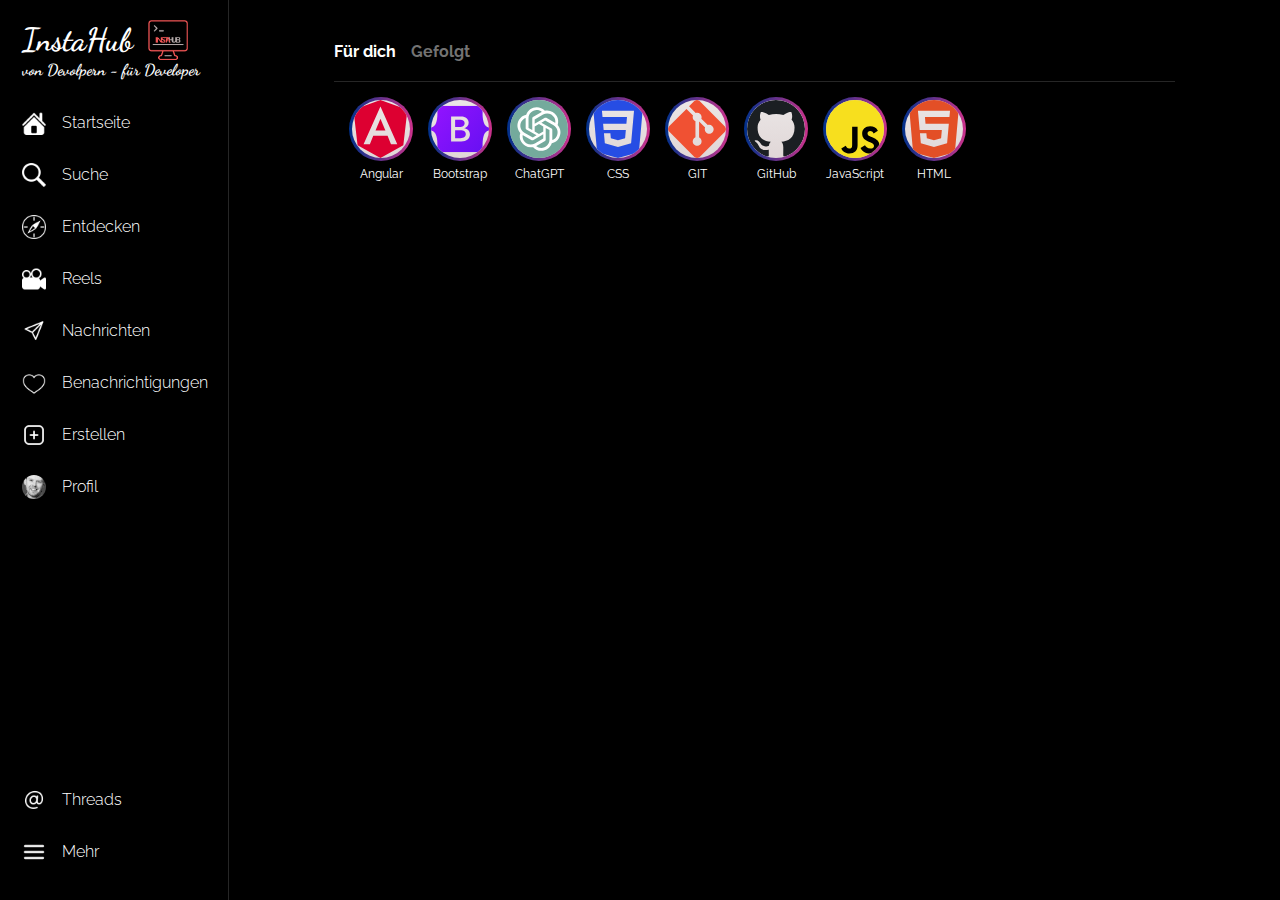
==== index.html @ 26250b3a "first upload instahub" ====
<!DOCTYPE html>
<html lang="en">
  <head>
    <meta charset="UTF-8" />
    <meta name="viewport" content="width=device-width, initial-scale=1.0" />
    <link rel="icon" type="image/png" href="./img/icons/logo.png" />
    <link rel="stylesheet" href="./style/style.css" />
    <link rel="stylesheet" href="./style/fonts.css" />
    <script src="./script/script.js"></script>
    <title>InstaHub</title>
  </head>
  <body>
    <main class="main-container">
    <section class="sidebar-left">
      <div class="box-top">
        <div class="head-sidebar-left">
          <span class="headline-sidebar-left">InstaHub</span>
          <img
            src="./img/icons/logo.png"
            alt="logo instahub"
            class="logo-sidebar-left"
          />
        </div>
        <span class="slogan-sidebar-left">von Devolpern - für Developer</span>

        <div class="menu-sidebar-left">
          <a href="#" onclick="noFunction()" class="menu-sidebar-left-box">
            <img
              src="./img/icons/Startseite.png"
              alt="Startseite"
              class="menu-sidebar-left-icon"
            />
            <span class="menu-sidebar-left-text">Startseite</span>
          </a>
          <a href="#" onclick="noFunction()" class="menu-sidebar-left-box">
            <img
              src="./img/icons/Suche.png"
              alt="Startseite"
              class="menu-sidebar-left-icon"
            />
            <span class="menu-sidebar-left-text">Suche</span>
          </a>
          <a href="#" onclick="noFunction()" class="menu-sidebar-left-box">
            <img
              src="./img/icons/Entdecken.png"
              alt="Startseite"
              class="menu-sidebar-left-icon"
            />
            <span class="menu-sidebar-left-text">Entdecken</span>
          </a>
          <a href="#" onclick="noFunction()" class="menu-sidebar-left-box">
            <img
              src="./img/icons/Reels.png"
              alt="Startseite"
              class="menu-sidebar-left-icon"
            />
            <span class="menu-sidebar-left-text">Reels</span>
          </a>
          <a href="#" onclick="noFunction()" class="menu-sidebar-left-box">
            <img
              src="./img/icons/Nachrichten.png"
              alt="Startseite"
              class="menu-sidebar-left-icon"
            />
            <span class="menu-sidebar-left-text">Nachrichten</span>
          </a>
          <a href="#" onclick="noFunction()" class="menu-sidebar-left-box">
            <img
              src="./img/icons/Benachrichtigungen.png"
              alt="Startseite"
              class="menu-sidebar-left-icon"
            />
            <span class="menu-sidebar-left-text">Benachrichtigungen</span>
          </a>
          <a href="#" onclick="noFunction()" class="menu-sidebar-left-box">
            <img
              src="./img/icons/Erstellen.png"
              alt="Startseite"
              class="menu-sidebar-left-icon"
            />
            <span class="menu-sidebar-left-text">Erstellen</span>
          </a>
          <a href="#" onclick="noFunction()" class="menu-sidebar-left-box">
            <img
              src="./img/Profil.jpg"
              alt="Startseite"
              class="menu-sidebar-left-icon round"
            />
            <span class="menu-sidebar-left-text">Profil</span>
          </a>
        </div>
      </div>
      <div class="box-bottom">
        <div>
          <a href="#" onclick="noFunction()" class="menu-sidebar-left-box">
            <img
              src="./img/icons/Threads.png"
              alt="Startseite"
              class="menu-sidebar-left-icon round"
            />
            <span class="menu-sidebar-left-text">Threads</span>
          </a>
          <a href="#" onclick="noFunction()" class="menu-sidebar-left-box">
            <img
              src="./img//icons/Mehr.png"
              alt="Startseite"
              class="menu-sidebar-left-icon round"
            />
            <span class="menu-sidebar-left-text">Mehr</span>
          </a>
        </div>
      </div>
    </section>
    <section class="content">
      <div class="content-left">
          <div class="content-left-head">
              <a href="#" onclick="noFunction()" class="text-white-16-bold">Für dich</a>
              <a href="#" onclick="noFunction()" class="text-grey-16-bold">Gefolgt</a>
          </div>
          <div class="content-left-profiles">
            <div class="profile">
              <div class="module-border-wrap">
              <img src="./img/profiles/Angular.svg" alt="Angular" class="profile-img">
              </div>
              <span class="text-white-12">Angular</span>
            </div>
            <div class="profile">
              <div class="module-border-wrap">
              <img src="./img/profiles/Bootstrap.svg" alt="Angular" class="profile-img">
              </div>
              <span class="text-white-12">Bootstrap</span>
            </div>
            <div class="profile">
              <div class="module-border-wrap">
              <img src="./img/profiles/ChatGPT.svg" alt="Angular" class="profile-img">
              </div>
              <span class="text-white-12">ChatGPT</span>
            </div>
            <div class="profile">
              <div class="module-border-wrap">
              <img src="./img/profiles/CSS.svg" alt="Angular" class="profile-img">
              </div>
              <span class="text-white-12">CSS</span>
            </div>
            <div class="profile">
              <div class="module-border-wrap">
              <img src="./img/profiles/Git.svg" alt="Angular" class="profile-img">
              </div>
              <span class="text-white-12">GIT</span>
            </div>
            <div class="profile">
              <div class="module-border-wrap">
              <img src="./img/profiles/Github.svg" alt="Angular" class="profile-img">
              </div>
              <span class="text-white-12">GitHub</span>
            </div>
            <div class="profile">
              <div class="module-border-wrap">
              <img src="./img/profiles/JavaScript.svg" alt="Angular" class="profile-img">
              </div>
              <span class="text-white-12">JavaScript</span>
            </div>
            <div class="profile">
              <div class="module-border-wrap">
              <img src="./img/profiles/HTML.svg" alt="Angular" class="profile-img">
              </div>
              <span class="text-white-12">HTML</span>
            </div>
            </div>
      </div>
    </section>
    </main>
  </body>
</html>


<!-- Profilbilder klickbar machen -->
<!-- & onklick noFunction() hinterlegen -->
---- style/style.css ----
* {
  margin: 0;
  padding: 0;
}

html {
  scroll-behavior: smooth;
  font-family: "Raleway";
}

.main-container {
  display: flex;
}

/* Sidebar left */

.sidebar-left {
  width: 250px;
  border-right: 1px solid #262626;
  height: calc(100dvh - 40px);
  background-color: black;
  display: flex;
  flex-direction: column;
  justify-content: space-between;
  padding: 20px 8px 20px 10px;
  position: sticky;
}

.head-sidebar-left {
  display: flex;
  align-items: center;
  padding-left: 12px;
}

.logo-sidebar-left {
  width: 40px;
  height: 40px;
  object-fit: cover;
  margin-left: 15px;
}

.headline-sidebar-left {
  color: white;
  font-family: "Dancing Script";
  font-size: 32px;
  font-weight: bold;
}

.slogan-sidebar-left {
  color: white;
  font-family: "Dancing Script";
  font-size: 16px;
  font-weight: bold;
  padding: 3px 0 0 12px;
}

.menu-sidebar-left {
  margin: 20px 0 0 0;
}

.menu-sidebar-left-box {
  display: flex;
  align-items: center;
  gap: 16px;
  margin: 4px 0;
  padding: 12px;
  text-decoration: none;
}

.menu-sidebar-left-box:hover {
  background-color: #262626;
  border-radius: 10px;
}

.menu-sidebar-left-icon {
  height: 24px;
  width: 24px;
  object-fit: cover;
}

.menu-sidebar-left-text {
  color: white;
  font-weight: 300;
  line-height: 1.34;
}

.round {
  border-radius: 50%;
}

/* End Sidebar left */

/* Content Mid */

.content {
  height: calc(100dvh - 22px);
  width: 100%;
  background-color: black;
  display: flex;
  justify-content: center;
  padding-top: 22px;
}

.content-left {
  width: 80%;
}

.content-left-head {
  width: auto;
  display: flex;
  gap: 15px;
  border-bottom: 1px solid #262626;
}

.text-white-16-bold {
  font-size: 16px;
  color: white;
  font-weight: bold;
  padding: 20px 0;
  text-decoration: none;
}

.text-grey-16-bold {
  font-size: 16px;
  color: #737373;
  font-weight: bold;
  padding: 20px 0;
  text-decoration: none;
}

.content-left-profiles {
  display: flex;
  gap: 15px;
  padding: 15px;
}

.profile {
  display: flex;
  flex-direction: column;
  align-items: center;
  gap: 6px;
}

.text-white-12 {
  color: white;
  font-size: 12px;
}

.profile-img {
  height: 100%;
  width: 100%;
  border-radius: 50%;
}

.module-border-wrap {
  height: 58px;
  width: 58px;
  object-fit: cover;
  background: linear-gradient(rgb(235, 230, 230), rgb(224, 215, 215))
      padding-box,
    linear-gradient(to right, rgb(0, 49, 139), rgb(204, 50, 140)) border-box;
  border-radius: 50%;
  border: 3px solid transparent;
}
---- style/fonts.css ----
/* dancing-script-regular - latin */
@font-face {
  font-display: swap; /* Check https://developer.mozilla.org/en-US/docs/Web/CSS/@font-face/font-display for other options. */
  font-family: 'Dancing Script';
  font-style: normal;
  font-weight: 400;
  src: url('../fonts/dancing-script/dancing-script-v25-latin-regular.woff2') format('woff2'); /* Chrome 36+, Opera 23+, Firefox 39+, Safari 12+, iOS 10+ */
}
/* dancing-script-500 - latin */
@font-face {
  font-display: swap; /* Check https://developer.mozilla.org/en-US/docs/Web/CSS/@font-face/font-display for other options. */
  font-family: 'Dancing Script';
  font-style: normal;
  font-weight: 500;
  src: url('../fonts/dancing-script/dancing-script-v25-latin-500.woff2') format('woff2'); /* Chrome 36+, Opera 23+, Firefox 39+, Safari 12+, iOS 10+ */
}
/* dancing-script-600 - latin */
@font-face {
  font-display: swap; /* Check https://developer.mozilla.org/en-US/docs/Web/CSS/@font-face/font-display for other options. */
  font-family: 'Dancing Script';
  font-style: normal;
  font-weight: 600;
  src: url('../fonts/dancing-script/dancing-script-v25-latin-600.woff2') format('woff2'); /* Chrome 36+, Opera 23+, Firefox 39+, Safari 12+, iOS 10+ */
}
/* dancing-script-700 - latin */
@font-face {
  font-display: swap; /* Check https://developer.mozilla.org/en-US/docs/Web/CSS/@font-face/font-display for other options. */
  font-family: 'Dancing Script';
  font-style: normal;
  font-weight: 700;
  src: url('../fonts/dancing-script/dancing-script-v25-latin-700.woff2') format('woff2'); /* Chrome 36+, Opera 23+, Firefox 39+, Safari 12+, iOS 10+ */
}

/* raleway-100 - latin */
@font-face {
  font-display: swap; /* Check https://developer.mozilla.org/en-US/docs/Web/CSS/@font-face/font-display for other options. */
  font-family: 'Raleway';
  font-style: normal;
  font-weight: 100;
  src: url('../fonts/raleway/raleway-v29-latin-100.woff2') format('woff2'); /* Chrome 36+, Opera 23+, Firefox 39+, Safari 12+, iOS 10+ */
}
/* raleway-100italic - latin */
@font-face {
  font-display: swap; /* Check https://developer.mozilla.org/en-US/docs/Web/CSS/@font-face/font-display for other options. */
  font-family: 'Raleway';
  font-style: italic;
  font-weight: 100;
  src: url('../fonts/raleway/raleway-v29-latin-100italic.woff2') format('woff2'); /* Chrome 36+, Opera 23+, Firefox 39+, Safari 12+, iOS 10+ */
}
/* raleway-200 - latin */
@font-face {
  font-display: swap; /* Check https://developer.mozilla.org/en-US/docs/Web/CSS/@font-face/font-display for other options. */
  font-family: 'Raleway';
  font-style: normal;
  font-weight: 200;
  src: url('../fonts/raleway/raleway-v29-latin-200.woff2') format('woff2'); /* Chrome 36+, Opera 23+, Firefox 39+, Safari 12+, iOS 10+ */
}
/* raleway-200italic - latin */
@font-face {
  font-display: swap; /* Check https://developer.mozilla.org/en-US/docs/Web/CSS/@font-face/font-display for other options. */
  font-family: 'Raleway';
  font-style: italic;
  font-weight: 200;
  src: url('../fonts/raleway/raleway-v29-latin-200italic.woff2') format('woff2'); /* Chrome 36+, Opera 23+, Firefox 39+, Safari 12+, iOS 10+ */
}
/* raleway-300 - latin */
@font-face {
  font-display: swap; /* Check https://developer.mozilla.org/en-US/docs/Web/CSS/@font-face/font-display for other options. */
  font-family: 'Raleway';
  font-style: normal;
  font-weight: 300;
  src: url('../fonts/raleway/raleway-v29-latin-300.woff2') format('woff2'); /* Chrome 36+, Opera 23+, Firefox 39+, Safari 12+, iOS 10+ */
}
/* raleway-300italic - latin */
@font-face {
  font-display: swap; /* Check https://developer.mozilla.org/en-US/docs/Web/CSS/@font-face/font-display for other options. */
  font-family: 'Raleway';
  font-style: italic;
  font-weight: 300;
  src: url('../fonts/raleway/raleway-v29-latin-300italic.woff2') format('woff2'); /* Chrome 36+, Opera 23+, Firefox 39+, Safari 12+, iOS 10+ */
}
/* raleway-regular - latin */
@font-face {
  font-display: swap; /* Check https://developer.mozilla.org/en-US/docs/Web/CSS/@font-face/font-display for other options. */
  font-family: 'Raleway';
  font-style: normal;
  font-weight: 400;
  src: url('../fonts/raleway/raleway-v29-latin-regular.woff2') format('woff2'); /* Chrome 36+, Opera 23+, Firefox 39+, Safari 12+, iOS 10+ */
}
/* raleway-italic - latin */
@font-face {
  font-display: swap; /* Check https://developer.mozilla.org/en-US/docs/Web/CSS/@font-face/font-display for other options. */
  font-family: 'Raleway';
  font-style: italic;
  font-weight: 400;
  src: url('../fonts/raleway/raleway-v29-latin-italic.woff2') format('woff2'); /* Chrome 36+, Opera 23+, Firefox 39+, Safari 12+, iOS 10+ */
}
/* raleway-500 - latin */
@font-face {
  font-display: swap; /* Check https://developer.mozilla.org/en-US/docs/Web/CSS/@font-face/font-display for other options. */
  font-family: 'Raleway';
  font-style: normal;
  font-weight: 500;
  src: url('../fonts/raleway/raleway-v29-latin-500.woff2') format('woff2'); /* Chrome 36+, Opera 23+, Firefox 39+, Safari 12+, iOS 10+ */
}
/* raleway-500italic - latin */
@font-face {
  font-display: swap; /* Check https://developer.mozilla.org/en-US/docs/Web/CSS/@font-face/font-display for other options. */
  font-family: 'Raleway';
  font-style: italic;
  font-weight: 500;
  src: url('../fonts/raleway/raleway-v29-latin-500italic.woff2') format('woff2'); /* Chrome 36+, Opera 23+, Firefox 39+, Safari 12+, iOS 10+ */
}
/* raleway-600 - latin */
@font-face {
  font-display: swap; /* Check https://developer.mozilla.org/en-US/docs/Web/CSS/@font-face/font-display for other options. */
  font-family: 'Raleway';
  font-style: normal;
  font-weight: 600;
  src: url('../fonts/raleway/raleway-v29-latin-600.woff2') format('woff2'); /* Chrome 36+, Opera 23+, Firefox 39+, Safari 12+, iOS 10+ */
}
/* raleway-600italic - latin */
@font-face {
  font-display: swap; /* Check https://developer.mozilla.org/en-US/docs/Web/CSS/@font-face/font-display for other options. */
  font-family: 'Raleway';
  font-style: italic;
  font-weight: 600;
  src: url('../fonts/raleway/raleway-v29-latin-600italic.woff2') format('woff2'); /* Chrome 36+, Opera 23+, Firefox 39+, Safari 12+, iOS 10+ */
}
/* raleway-700 - latin */
@font-face {
  font-display: swap; /* Check https://developer.mozilla.org/en-US/docs/Web/CSS/@font-face/font-display for other options. */
  font-family: 'Raleway';
  font-style: normal;
  font-weight: 700;
  src: url('../fonts/raleway/raleway-v29-latin-700.woff2') format('woff2'); /* Chrome 36+, Opera 23+, Firefox 39+, Safari 12+, iOS 10+ */
}
/* raleway-700italic - latin */
@font-face {
  font-display: swap; /* Check https://developer.mozilla.org/en-US/docs/Web/CSS/@font-face/font-display for other options. */
  font-family: 'Raleway';
  font-style: italic;
  font-weight: 700;
  src: url('../fonts/raleway/raleway-v29-latin-700italic.woff2') format('woff2'); /* Chrome 36+, Opera 23+, Firefox 39+, Safari 12+, iOS 10+ */
}
/* raleway-800 - latin */
@font-face {
  font-display: swap; /* Check https://developer.mozilla.org/en-US/docs/Web/CSS/@font-face/font-display for other options. */
  font-family: 'Raleway';
  font-style: normal;
  font-weight: 800;
  src: url('../fonts/raleway/raleway-v29-latin-800.woff2') format('woff2'); /* Chrome 36+, Opera 23+, Firefox 39+, Safari 12+, iOS 10+ */
}
/* raleway-800italic - latin */
@font-face {
  font-display: swap; /* Check https://developer.mozilla.org/en-US/docs/Web/CSS/@font-face/font-display for other options. */
  font-family: 'Raleway';
  font-style: italic;
  font-weight: 800;
  src: url('../fonts/raleway/raleway-v29-latin-800italic.woff2') format('woff2'); /* Chrome 36+, Opera 23+, Firefox 39+, Safari 12+, iOS 10+ */
}
/* raleway-900 - latin */
@font-face {
  font-display: swap; /* Check https://developer.mozilla.org/en-US/docs/Web/CSS/@font-face/font-display for other options. */
  font-family: 'Raleway';
  font-style: normal;
  font-weight: 900;
  src: url('../fonts/raleway/raleway-v29-latin-900.woff2') format('woff2'); /* Chrome 36+, Opera 23+, Firefox 39+, Safari 12+, iOS 10+ */
}
/* raleway-900italic - latin */
@font-face {
  font-display: swap; /* Check https://developer.mozilla.org/en-US/docs/Web/CSS/@font-face/font-display for other options. */
  font-family: 'Raleway';
  font-style: italic;
  font-weight: 900;
  src: url('../fonts/raleway/raleway-v29-latin-900italic.woff2') format('woff2'); /* Chrome 36+, Opera 23+, Firefox 39+, Safari 12+, iOS 10+ */
}
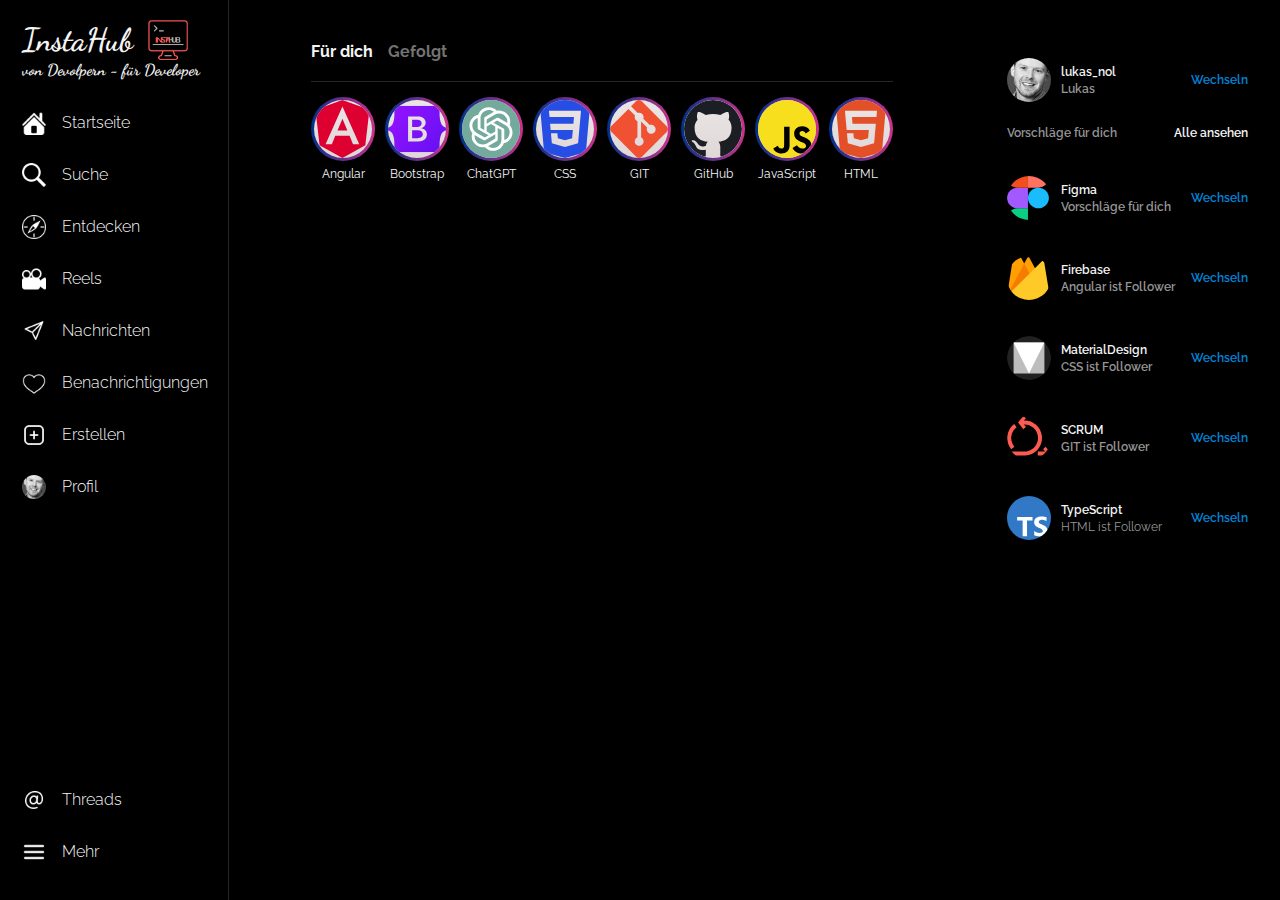
==== commit 36aa7c4f: "sidebar right" ====
--- a/index.html
+++ b/index.html
@@ -11,168 +11,307 @@
   </head>
   <body>
     <main class="main-container">
-    <section class="sidebar-left">
-      <div class="box-top">
-        <div class="head-sidebar-left">
-          <span class="headline-sidebar-left">InstaHub</span>
-          <img
-            src="./img/icons/logo.png"
-            alt="logo instahub"
-            class="logo-sidebar-left"
-          />
+      <section class="sidebar-left">
+        <div class="box-top">
+          <div class="head-sidebar-left">
+            <span class="headline-sidebar-left">InstaHub</span>
+            <img
+              src="./img/icons/logo.png"
+              alt="logo instahub"
+              class="logo-sidebar-left"
+            />
+          </div>
+          <span class="slogan-sidebar-left">von Devolpern - für Developer</span>
+
+          <div class="menu-sidebar-left">
+            <a href="#" onclick="noFunction()" class="menu-sidebar-left-box">
+              <img
+                src="./img/icons/Startseite.png"
+                alt="Startseite"
+                class="menu-sidebar-left-icon"
+              />
+              <span class="menu-sidebar-left-text">Startseite</span>
+            </a>
+            <a href="#" onclick="noFunction()" class="menu-sidebar-left-box">
+              <img
+                src="./img/icons/Suche.png"
+                alt="Startseite"
+                class="menu-sidebar-left-icon"
+              />
+              <span class="menu-sidebar-left-text">Suche</span>
+            </a>
+            <a href="#" onclick="noFunction()" class="menu-sidebar-left-box">
+              <img
+                src="./img/icons/Entdecken.png"
+                alt="Startseite"
+                class="menu-sidebar-left-icon"
+              />
+              <span class="menu-sidebar-left-text">Entdecken</span>
+            </a>
+            <a href="#" onclick="noFunction()" class="menu-sidebar-left-box">
+              <img
+                src="./img/icons/Reels.png"
+                alt="Startseite"
+                class="menu-sidebar-left-icon"
+              />
+              <span class="menu-sidebar-left-text">Reels</span>
+            </a>
+            <a href="#" onclick="noFunction()" class="menu-sidebar-left-box">
+              <img
+                src="./img/icons/Nachrichten.png"
+                alt="Startseite"
+                class="menu-sidebar-left-icon"
+              />
+              <span class="menu-sidebar-left-text">Nachrichten</span>
+            </a>
+            <a href="#" onclick="noFunction()" class="menu-sidebar-left-box">
+              <img
+                src="./img/icons/Benachrichtigungen.png"
+                alt="Startseite"
+                class="menu-sidebar-left-icon"
+              />
+              <span class="menu-sidebar-left-text">Benachrichtigungen</span>
+            </a>
+            <a href="#" onclick="noFunction()" class="menu-sidebar-left-box">
+              <img
+                src="./img/icons/Erstellen.png"
+                alt="Startseite"
+                class="menu-sidebar-left-icon"
+              />
+              <span class="menu-sidebar-left-text">Erstellen</span>
+            </a>
+            <a href="#" onclick="noFunction()" class="menu-sidebar-left-box">
+              <img
+                src="./img/Profil.jpg"
+                alt="Startseite"
+                class="menu-sidebar-left-icon round"
+              />
+              <span class="menu-sidebar-left-text">Profil</span>
+            </a>
+          </div>
         </div>
-        <span class="slogan-sidebar-left">von Devolpern - für Developer</span>
+        <div class="box-bottom">
+          <div>
+            <a href="#" onclick="noFunction()" class="menu-sidebar-left-box">
+              <img
+                src="./img/icons/Threads.png"
+                alt="Startseite"
+                class="menu-sidebar-left-icon round"
+              />
+              <span class="menu-sidebar-left-text">Threads</span>
+            </a>
+            <a href="#" onclick="noFunction()" class="menu-sidebar-left-box">
+              <img
+                src="./img//icons/Mehr.png"
+                alt="Startseite"
+                class="menu-sidebar-left-icon round"
+              />
+              <span class="menu-sidebar-left-text">Mehr</span>
+            </a>
+          </div>
+        </div>
+      </section>
+      <section class="content">
+        <div class="content-left">
+          <div class="content-left-head">
+            <a href="#" onclick="noFunction()" class="text-white-16-bold"
+              >Für dich</a
+            >
+            <a href="#" onclick="noFunction()" class="text-grey-16-bold"
+              >Gefolgt</a
+            >
+          </div>
+          <div class="content-left-profiles">
+            <a href="#" onclick="noFunction()" class="profile">
+              <div class="module-border-wrap">
+                <img
+                  src="./img/profiles/Angular.svg"
+                  alt="Angular"
+                  class="profile-img"
+                />
+              </div>
+              <span class="text-white-12">Angular</span>
+            </a>
+            <a href="#" onclick="noFunction()" class="profile">
+              <div class="module-border-wrap">
+                <img
+                  src="./img/profiles/Bootstrap.svg"
+                  alt="Angular"
+                  class="profile-img"
+                />
+              </div>
+              <span class="text-white-12">Bootstrap</span>
+            </a>
+            <a href="#" onclick="noFunction()" class="profile">
+              <div class="module-border-wrap">
+                <img
+                  src="./img/profiles/ChatGPT.svg"
+                  alt="Angular"
+                  class="profile-img"
+                />
+              </div>
+              <span class="text-white-12">ChatGPT</span>
+            </a>
+            <a href="#" onclick="noFunction()" class="profile">
+              <div class="module-border-wrap">
+                <img
+                  src="./img/profiles/CSS.svg"
+                  alt="Angular"
+                  class="profile-img"
+                />
+              </div>
+              <span class="text-white-12">CSS</span>
+            </a>
+            <a href="#" onclick="noFunction()" class="profile">
+              <div class="module-border-wrap">
+                <img
+                  src="./img/profiles/Git.svg"
+                  alt="Angular"
+                  class="profile-img"
+                />
+              </div>
+              <span class="text-white-12">GIT</span>
+            </a>
+            <a href="#" onclick="noFunction()" class="profile">
+              <div class="module-border-wrap">
+                <img
+                  src="./img/profiles/Github.svg"
+                  alt="Angular"
+                  class="profile-img"
+                />
+              </div>
+              <span class="text-white-12">GitHub</span>
+            </a>
+            <a href="#" onclick="noFunction()" class="profile">
+              <div class="module-border-wrap">
+                <img
+                  src="./img/profiles/JavaScript.svg"
+                  alt="Angular"
+                  class="profile-img"
+                />
+              </div>
+              <span class="text-white-12">JavaScript</span>
+            </a>
+            <a href="#" onclick="noFunction()" class="profile">
+              <div class="module-border-wrap">
+                <img
+                  src="./img/profiles/HTML.svg"
+                  alt="Angular"
+                  class="profile-img"
+                />
+              </div>
+              <span class="text-white-12">HTML</span>
+            </a>
+          </div>
+        </div>
+        <div class="content-right">
+          <div class="content-right-head-container">
+            <img
+              src="./img/Profil.jpg"
+              alt="profile pic"
+              class="round content-right-img"
+            />
+            <div class="content-right-profile-container">
+              <a href="#" onclick="noFunction()" class="text-white-12-bold"
+                >lukas_nol</a
+              >
+              <span class="text-grey-12-bold">Lukas</span>
+            </div>
+            <a href="#" onclick="noFunction()" class="text-blue-12-bold"
+              >Wechseln</a
+            >
+          </div>
+          <div class="content-right-suggestions">
+            <div class="content-right-suggestions-head">
+              <span class="text-grey-12-bold">Vorschläge für dich</span>
+              <a href="#" onclick="noFunction()" class="text-white-12-bold"
+                >Alle ansehen</a
+              >
+            </div>
+          </div>
 
-        <div class="menu-sidebar-left">
-          <a href="#" onclick="noFunction()" class="menu-sidebar-left-box">
-            <img
-              src="./img/icons/Startseite.png"
-              alt="Startseite"
-              class="menu-sidebar-left-icon"
-            />
-            <span class="menu-sidebar-left-text">Startseite</span>
-          </a>
-          <a href="#" onclick="noFunction()" class="menu-sidebar-left-box">
-            <img
-              src="./img/icons/Suche.png"
-              alt="Startseite"
-              class="menu-sidebar-left-icon"
-            />
-            <span class="menu-sidebar-left-text">Suche</span>
-          </a>
-          <a href="#" onclick="noFunction()" class="menu-sidebar-left-box">
-            <img
-              src="./img/icons/Entdecken.png"
-              alt="Startseite"
-              class="menu-sidebar-left-icon"
-            />
-            <span class="menu-sidebar-left-text">Entdecken</span>
-          </a>
-          <a href="#" onclick="noFunction()" class="menu-sidebar-left-box">
-            <img
-              src="./img/icons/Reels.png"
-              alt="Startseite"
-              class="menu-sidebar-left-icon"
-            />
-            <span class="menu-sidebar-left-text">Reels</span>
-          </a>
-          <a href="#" onclick="noFunction()" class="menu-sidebar-left-box">
-            <img
-              src="./img/icons/Nachrichten.png"
-              alt="Startseite"
-              class="menu-sidebar-left-icon"
-            />
-            <span class="menu-sidebar-left-text">Nachrichten</span>
-          </a>
-          <a href="#" onclick="noFunction()" class="menu-sidebar-left-box">
-            <img
-              src="./img/icons/Benachrichtigungen.png"
-              alt="Startseite"
-              class="menu-sidebar-left-icon"
-            />
-            <span class="menu-sidebar-left-text">Benachrichtigungen</span>
-          </a>
-          <a href="#" onclick="noFunction()" class="menu-sidebar-left-box">
-            <img
-              src="./img/icons/Erstellen.png"
-              alt="Startseite"
-              class="menu-sidebar-left-icon"
-            />
-            <span class="menu-sidebar-left-text">Erstellen</span>
-          </a>
-          <a href="#" onclick="noFunction()" class="menu-sidebar-left-box">
-            <img
-              src="./img/Profil.jpg"
-              alt="Startseite"
-              class="menu-sidebar-left-icon round"
-            />
-            <span class="menu-sidebar-left-text">Profil</span>
-          </a>
+          <div class="content-right-head-container">
+            <img
+              src="./img/profiles/Figma.svg"
+              alt="profile pic"
+              class="round content-right-img"
+            />
+            <div class="content-right-profile-container">
+              <a href="#" onclick="noFunction()" class="text-white-12-bold"
+                >Figma</a
+              >
+              <span class="text-grey-12-bold">Vorschläge für dich</span>
+            </div>
+            <a href="#" onclick="noFunction()" class="text-blue-12-bold"
+              >Wechseln</a
+            >
+          </div>
+          <div class="content-right-head-container">
+            <img
+              src="./img/profiles/Firebase.svg"
+              alt="profile pic"
+              class="round content-right-img"
+            />
+            <div class="content-right-profile-container">
+              <a href="#" onclick="noFunction()" class="text-white-12-bold"
+                >Firebase</a
+              >
+              <span class="text-grey-12-bold">Angular ist Follower</span>
+            </div>
+            <a href="#" onclick="noFunction()" class="text-blue-12-bold"
+              >Wechseln</a
+            >
+          </div>
+          <div class="content-right-head-container">
+            <img
+              src="./img/profiles/MaterialDesign.svg"
+              alt="profile pic"
+              class="round content-right-img"
+            />
+            <div class="content-right-profile-container">
+              <a href="#" onclick="noFunction()" class="text-white-12-bold"
+                >MaterialDesign</a
+              >
+              <span class="text-grey-12-bold">CSS ist Follower</span>
+            </div>
+            <a href="#" onclick="noFunction()" class="text-blue-12-bold"
+              >Wechseln</a
+            >
+          </div>
+          <div class="content-right-head-container">
+            <img
+              src="./img/profiles/SCRUM.svg"
+              alt="profile pic"
+              class="round content-right-img"
+            />
+            <div class="content-right-profile-container">
+              <a href="#" onclick="noFunction()" class="text-white-12-bold"
+                >SCRUM</a
+              >
+              <span class="text-grey-12-bold">GIT ist Follower</span>
+            </div>
+            <a href="#" onclick="noFunction()" class="text-blue-12-bold"
+              >Wechseln</a
+            >
+          </div>
+          <div class="content-right-head-container">
+            <img
+              src="./img/profiles/TypeScript.svg"
+              alt="profile pic"
+              class="round content-right-img"
+            />
+            <div class="content-right-profile-container">
+              <a href="#" onclick="noFunction()" class="text-white-12-bold"
+                >TypeScript</a
+              >
+              <span class="text-grey-12">HTML ist Follower</span>
+            </div>
+            <a href="#" onclick="noFunction()" class="text-blue-12-bold"
+              >Wechseln</a
+            >
+          </div>
         </div>
-      </div>
-      <div class="box-bottom">
-        <div>
-          <a href="#" onclick="noFunction()" class="menu-sidebar-left-box">
-            <img
-              src="./img/icons/Threads.png"
-              alt="Startseite"
-              class="menu-sidebar-left-icon round"
-            />
-            <span class="menu-sidebar-left-text">Threads</span>
-          </a>
-          <a href="#" onclick="noFunction()" class="menu-sidebar-left-box">
-            <img
-              src="./img//icons/Mehr.png"
-              alt="Startseite"
-              class="menu-sidebar-left-icon round"
-            />
-            <span class="menu-sidebar-left-text">Mehr</span>
-          </a>
-        </div>
-      </div>
-    </section>
-    <section class="content">
-      <div class="content-left">
-          <div class="content-left-head">
-              <a href="#" onclick="noFunction()" class="text-white-16-bold">Für dich</a>
-              <a href="#" onclick="noFunction()" class="text-grey-16-bold">Gefolgt</a>
-          </div>
-          <div class="content-left-profiles">
-            <div class="profile">
-              <div class="module-border-wrap">
-              <img src="./img/profiles/Angular.svg" alt="Angular" class="profile-img">
-              </div>
-              <span class="text-white-12">Angular</span>
-            </div>
-            <div class="profile">
-              <div class="module-border-wrap">
-              <img src="./img/profiles/Bootstrap.svg" alt="Angular" class="profile-img">
-              </div>
-              <span class="text-white-12">Bootstrap</span>
-            </div>
-            <div class="profile">
-              <div class="module-border-wrap">
-              <img src="./img/profiles/ChatGPT.svg" alt="Angular" class="profile-img">
-              </div>
-              <span class="text-white-12">ChatGPT</span>
-            </div>
-            <div class="profile">
-              <div class="module-border-wrap">
-              <img src="./img/profiles/CSS.svg" alt="Angular" class="profile-img">
-              </div>
-              <span class="text-white-12">CSS</span>
-            </div>
-            <div class="profile">
-              <div class="module-border-wrap">
-              <img src="./img/profiles/Git.svg" alt="Angular" class="profile-img">
-              </div>
-              <span class="text-white-12">GIT</span>
-            </div>
-            <div class="profile">
-              <div class="module-border-wrap">
-              <img src="./img/profiles/Github.svg" alt="Angular" class="profile-img">
-              </div>
-              <span class="text-white-12">GitHub</span>
-            </div>
-            <div class="profile">
-              <div class="module-border-wrap">
-              <img src="./img/profiles/JavaScript.svg" alt="Angular" class="profile-img">
-              </div>
-              <span class="text-white-12">JavaScript</span>
-            </div>
-            <div class="profile">
-              <div class="module-border-wrap">
-              <img src="./img/profiles/HTML.svg" alt="Angular" class="profile-img">
-              </div>
-              <span class="text-white-12">HTML</span>
-            </div>
-            </div>
-      </div>
-    </section>
+      </section>
     </main>
   </body>
 </html>
-
-
-<!-- Profilbilder klickbar machen -->
-<!-- & onklick noFunction() hinterlegen -->--- a/style/style.css
+++ b/style/style.css
@@ -40,14 +40,14 @@
 }
 
 .headline-sidebar-left {
-  color: white;
+  color: #F5F5F5;
   font-family: "Dancing Script";
   font-size: 32px;
   font-weight: bold;
 }
 
 .slogan-sidebar-left {
-  color: white;
+  color: #F5F5F5;
   font-family: "Dancing Script";
   font-size: 16px;
   font-weight: bold;
@@ -79,7 +79,7 @@
 }
 
 .menu-sidebar-left-text {
-  color: white;
+  color: #F5F5F5;
   font-weight: 300;
   line-height: 1.34;
 }
@@ -102,7 +102,7 @@
 }
 
 .content-left {
-  width: 80%;
+  margin: 0px 50px;
 }
 
 .content-left-head {
@@ -114,7 +114,7 @@
 
 .text-white-16-bold {
   font-size: 16px;
-  color: white;
+  color: #F5F5F5;
   font-weight: bold;
   padding: 20px 0;
   text-decoration: none;
@@ -130,8 +130,9 @@
 
 .content-left-profiles {
   display: flex;
-  gap: 15px;
-  padding: 15px;
+  justify-content: space-between;
+  margin: 15px 0px;
+  gap:10px;
 }
 
 .profile {
@@ -139,10 +140,11 @@
   flex-direction: column;
   align-items: center;
   gap: 6px;
+  text-decoration: none;
 }
 
 .text-white-12 {
-  color: white;
+  color: #F5F5F5;
   font-size: 12px;
 }
 
@@ -162,3 +164,70 @@
   border-radius: 50%;
   border: 3px solid transparent;
 }
+
+.content-right{
+  padding-left: 64px;
+  height: 100%;
+}
+
+.content-right-img{
+  height: 44px;
+  width: 44px;
+  object-fit: cover;
+}
+
+.content-right-profile-container{
+  display: flex;
+  flex-direction: column;
+  width: 120px;
+  gap:3px;
+}
+
+.text-white-12-bold{
+  font-size: 12px;
+  color: #F5F5F5;
+  text-decoration: none;
+  font-weight: bold;
+}
+
+.text-grey-12-bold{
+  font-size: 12px;
+  color:#969696;
+  font-weight: 600;
+}
+
+.text-grey-12{
+  font-size: 12px;
+  color:#969696;
+}
+
+.content-right-head-container{
+  display: flex;
+  align-items: center;
+  gap:10px;
+  margin-top: 36px;
+}
+
+.text-blue-12-bold{
+  text-decoration: none;
+  font-size: 12px;
+  color: #0085DB;
+  font-weight: 600;
+}
+
+
+.text-white-12-bold {
+  color: #F5F5F5;
+  font-size: 12px;
+  font-weight: 600;
+  text-decoration: none;
+}
+
+.content-right-suggestions-head{
+  display: flex;
+  justify-content: space-between;
+}
+
+.content-right-suggestions{
+  margin-top: 24px;
+}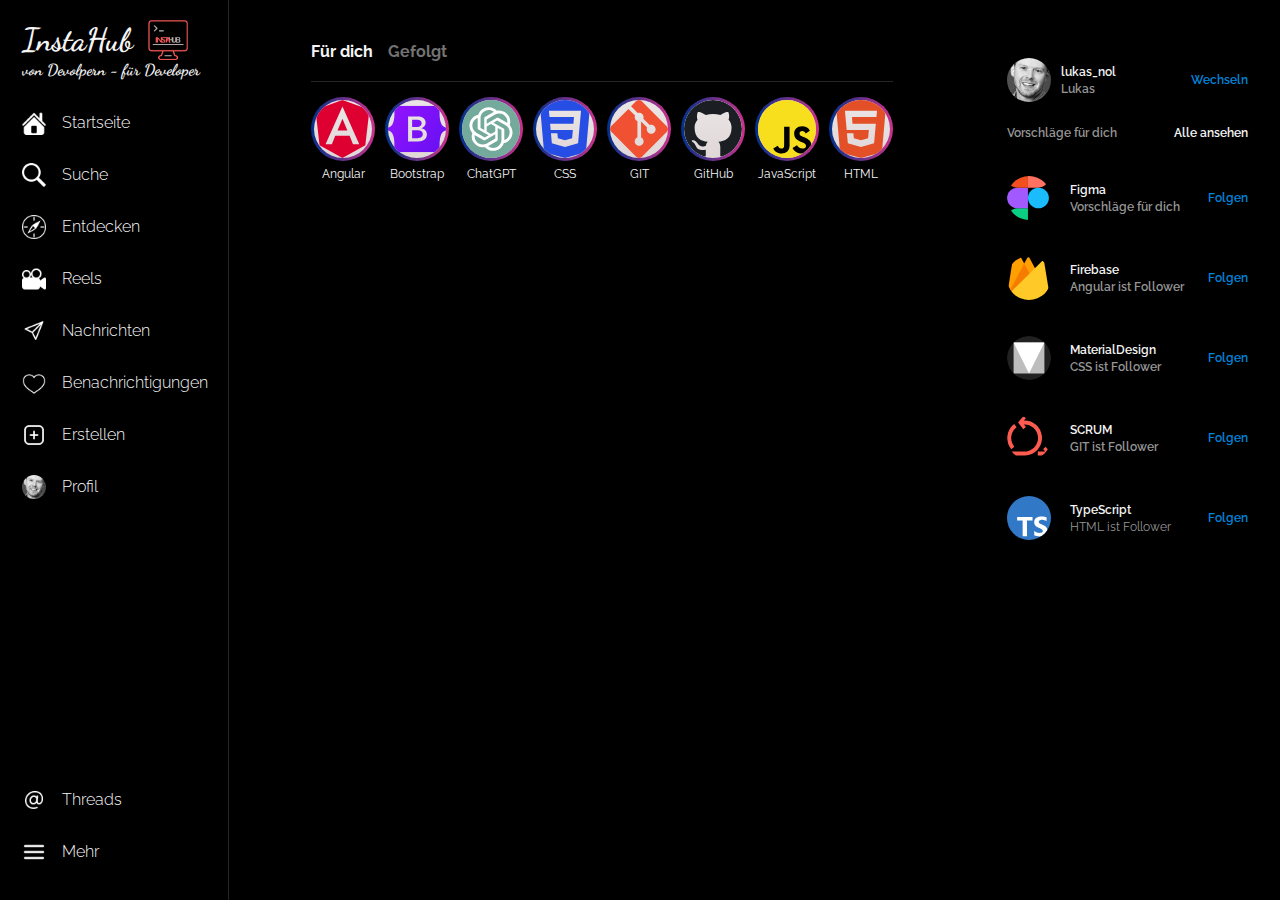
==== commit 20f6d329: "sidebar right follow" ====
--- a/index.html
+++ b/index.html
@@ -243,7 +243,7 @@
               <span class="text-grey-12-bold">Vorschläge für dich</span>
             </div>
             <a href="#" onclick="noFunction()" class="text-blue-12-bold"
-              >Wechseln</a
+              >Folgen</a
             >
           </div>
           <div class="content-right-head-container">
@@ -259,7 +259,7 @@
               <span class="text-grey-12-bold">Angular ist Follower</span>
             </div>
             <a href="#" onclick="noFunction()" class="text-blue-12-bold"
-              >Wechseln</a
+              >Folgen</a
             >
           </div>
           <div class="content-right-head-container">
@@ -275,7 +275,7 @@
               <span class="text-grey-12-bold">CSS ist Follower</span>
             </div>
             <a href="#" onclick="noFunction()" class="text-blue-12-bold"
-              >Wechseln</a
+              >Folgen</a
             >
           </div>
           <div class="content-right-head-container">
@@ -291,7 +291,7 @@
               <span class="text-grey-12-bold">GIT ist Follower</span>
             </div>
             <a href="#" onclick="noFunction()" class="text-blue-12-bold"
-              >Wechseln</a
+              >Folgen</a
             >
           </div>
           <div class="content-right-head-container">
@@ -307,7 +307,7 @@
               <span class="text-grey-12">HTML ist Follower</span>
             </div>
             <a href="#" onclick="noFunction()" class="text-blue-12-bold"
-              >Wechseln</a
+              >Folgen</a
             >
           </div>
         </div>
--- a/style/style.css
+++ b/style/style.css
@@ -94,7 +94,7 @@
 
 .content {
   height: calc(100dvh - 22px);
-  width: 100%;
+  width: 100dvw;
   background-color: black;
   display: flex;
   justify-content: center;
@@ -204,6 +204,7 @@
 .content-right-head-container{
   display: flex;
   align-items: center;
+  justify-content: space-between;
   gap:10px;
   margin-top: 36px;
 }
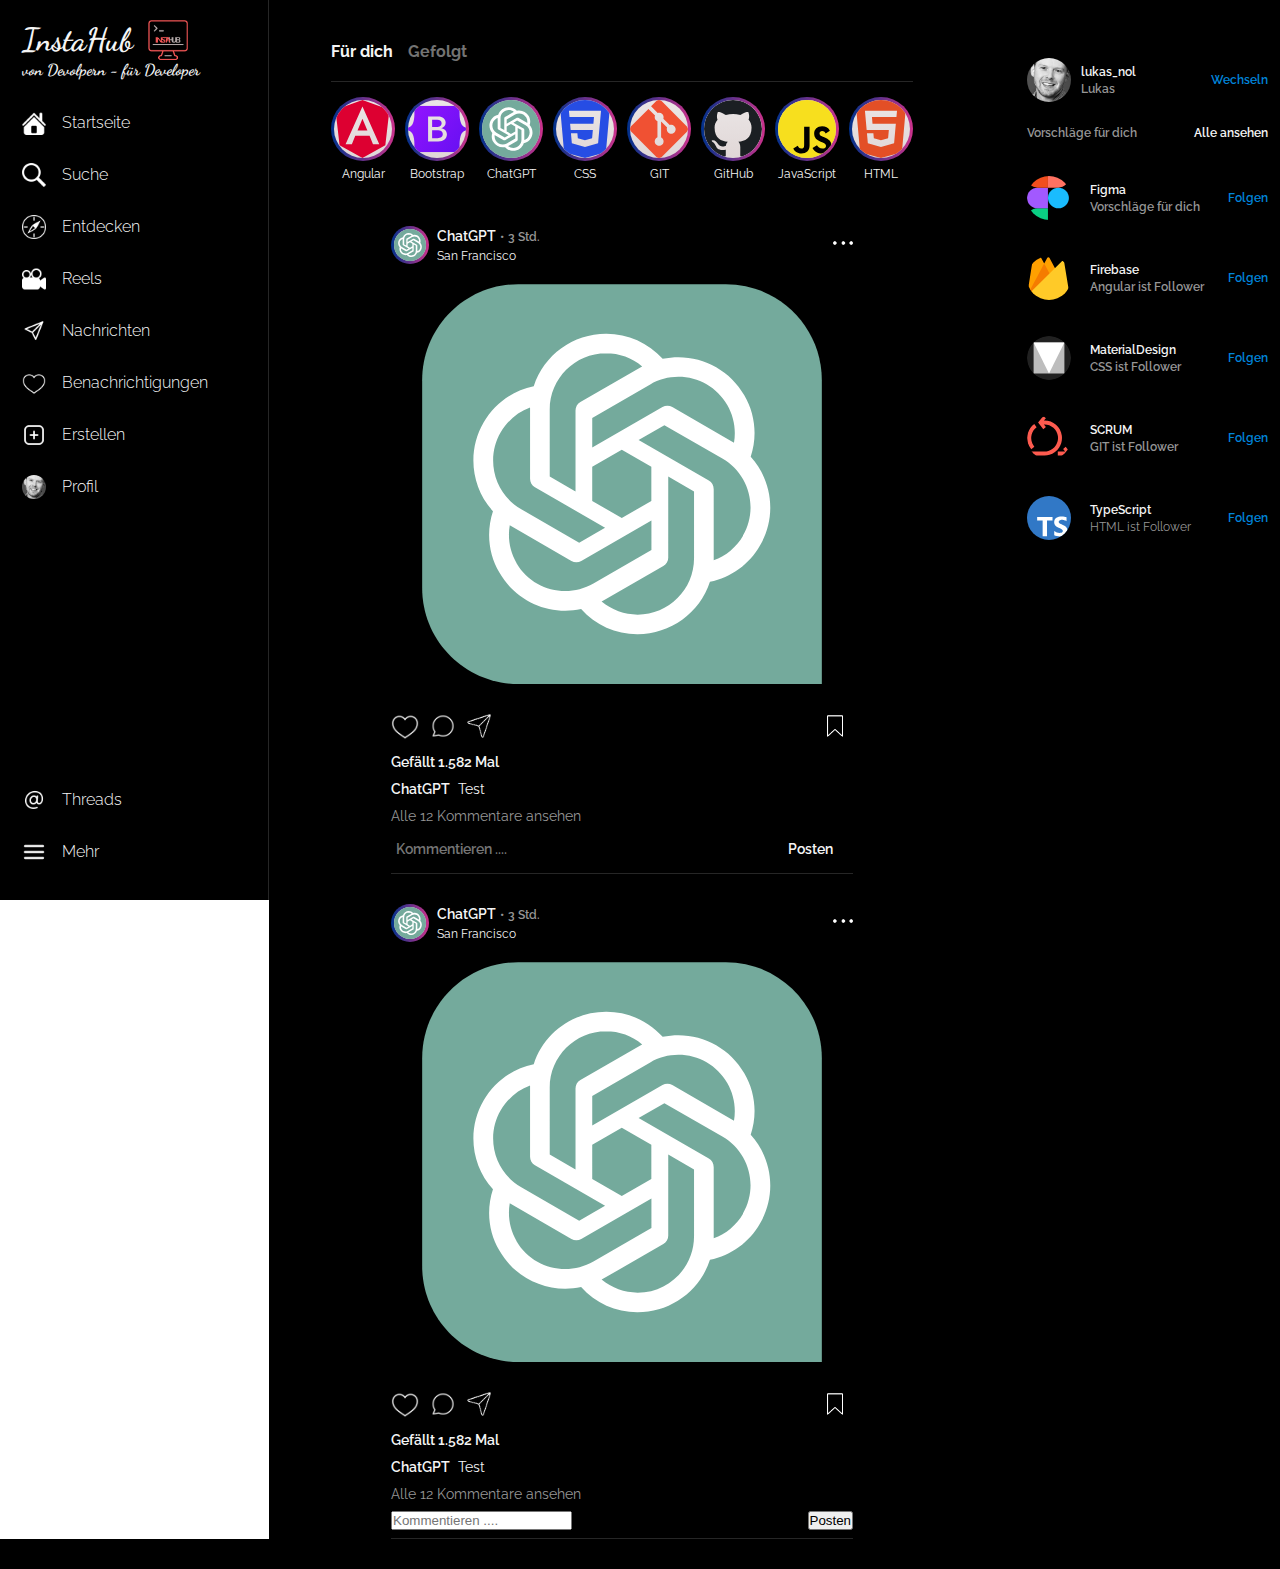
==== commit fee2e986: "card" ====
--- a/index.html
+++ b/index.html
@@ -203,7 +203,183 @@
               <span class="text-white-12">HTML</span>
             </a>
           </div>
+
+          <div class="card-container">
+            <!-- START TESTCARD -->
+
+            <div class="card">
+              <div class="card-head">
+                <img
+                  src="./img/profiles/ChatGPT.svg"
+                  alt="ChatGPT"
+                  class="profile-img module-border-wrap-32"
+                />
+                <div class="card-head-text">
+                  <div>
+                    <a
+                      href="#"
+                      onclick="noFunction()"
+                      class="text-white-14-bold"
+                      >ChatGPT</a
+                    >
+                    <span class="text-grey-12-bold">•</span>
+                    <span class="text-grey-12-bold">3 Std.</span>
+                  </div>
+                  <div>
+                    <a href="#" onclick="noFunction()" class="text-white-12"
+                      >San Francisco</a
+                    >
+                  </div>
+                </div>
+                <a href="#" onclick="noFunction()"
+                  ><img
+                    src="./img/icons/dots-horizontal.png"
+                    alt="dots-horizontal"
+                    class="card-icon"
+                  />
+                </a>
+              </div>
+
+              <img
+                src="./img/profiles/ChatGPT.svg"
+                alt="img"
+                class="card-img"
+              />
+
+              <div class="icons-card-bottom">
+                <div class="card-icon-bottom-left">
+                  <img
+                    src="./img/icons/Heart.png"
+                    alt="heart"
+                    class="card-icon-bottom"
+                  />
+                  <img
+                    src="./img/icons/heart-red.png"
+                    alt="heart"
+                    class="card-icon-bottom d-none"
+                  />
+                  <img
+                    src="./img/icons/comment.png"
+                    alt="comment"
+                    class="card-icon-bottom"
+                    onclick="noFunction()"
+                  />
+                  <img
+                    src="./img/icons/messages.png"
+                    alt="share"
+                    class="card-icon-bottom-24"
+                    onclick="noFunction()"
+                  />
+                </div>
+                <img
+                  src="./img/icons/save.png"
+                  alt="save"
+                  class="card-icon-bottom-36"
+                />
+              </div>
+              <div class="padding-tb-8">
+                <span class="text-white-14-bold">Gefällt 1.582 Mal</span>
+              </div>
+              <div class="card-comment">
+                <span class="text-white-14-bold margin-r-4">ChatGPT</span>
+                <span class="text-white-14">Test</span>
+              </div>
+              <div class="card-comments padding-tb-8">
+                <span class="text-grey-14" onclick="noFunction()">Alle 12 Kommentare ansehen</span>
+              </div>
+              <div class="comment-input-container padding-b-8">
+                <input type="text" placeholder="Kommentieren ...." class="input-comment" />
+                <button class="button-comment padding-tb-8">Posten</button>
+              </div>
+            </div>
+          </div>
+
+          <!-- END TESTCARD -->
+
+          <div class="card">
+            <div class="card-head">
+              <img
+                src="./img/profiles/ChatGPT.svg"
+                alt="ChatGPT"
+                class="profile-img module-border-wrap-32"
+              />
+              <div class="card-head-text">
+                <div>
+                  <a href="#" onclick="noFunction()" class="text-white-14-bold"
+                    >ChatGPT</a
+                  >
+                  <span class="text-grey-12-bold">•</span>
+                  <span class="text-grey-12-bold">3 Std.</span>
+                </div>
+                <div>
+                  <a href="#" onclick="noFunction()" class="text-white-12"
+                    >San Francisco</a
+                  >
+                </div>
+              </div>
+              <a href="#" onclick="noFunction()"
+                ><img
+                  src="./img/icons/dots-horizontal.png"
+                  alt="dots-horizontal"
+                  class="card-icon"
+                />
+              </a>
+            </div>
+
+            <img src="./img/profiles/ChatGPT.svg" alt="img" class="card-img" />
+
+            <div class="icons-card-bottom">
+              <div class="card-icon-bottom-left">
+                <img
+                  src="./img/icons/Heart.png"
+                  alt="heart"
+                  class="card-icon-bottom"
+                />
+                <img
+                  src="./img/icons/heart-red.png"
+                  alt="heart"
+                  class="card-icon-bottom d-none"
+                />
+                <img
+                  src="./img/icons/comment.png"
+                  alt="comment"
+                  class="card-icon-bottom"
+                  onclick="noFunction()"
+                />
+                <img
+                  src="./img/icons/messages.png"
+                  alt="share"
+                  class="card-icon-bottom-24"
+                  onclick="noFunction()"
+                />
+              </div>
+              <img
+                src="./img/icons/save.png"
+                alt="save"
+                class="card-icon-bottom-36"
+              />
+            </div>
+            <div class="padding-tb-8">
+              <span class="text-white-14-bold">Gefällt 1.582 Mal</span>
+            </div>
+            <div class="card-comment">
+              <span class="text-white-14-bold margin-r-4">ChatGPT</span>
+              <span class="text-white-14">Test</span>
+            </div>
+            <div class="card-comments padding-tb-8">
+              <span class="text-grey-14" onclick="noFunction()">Alle 12 Kommentare ansehen</span>
+            </div>
+            <div class="comment-input-container padding-b-8">
+              <input
+                type="text"
+                placeholder="Kommentieren ...."
+              />
+              <button>Posten</button>
+            </div>
+          </div>
+          <!-- END CARD -->
         </div>
+
         <div class="content-right">
           <div class="content-right-head-container">
             <img
@@ -313,5 +489,6 @@
         </div>
       </section>
     </main>
+    <div class="placeholder-cont"></div>
   </body>
 </html>
--- a/style/style.css
+++ b/style/style.css
@@ -3,6 +3,20 @@
   padding: 0;
 }
 
+*::-webkit-scrollbar {
+  width: 13px;
+}
+
+*::-webkit-scrollbar-track {
+  background: black;
+}
+
+*::-webkit-scrollbar-thumb {
+  background-color: #262626;
+  border-radius: 5px;
+  border: 2px double black;
+}
+
 html {
   scroll-behavior: smooth;
   font-family: "Raleway";
@@ -10,6 +24,7 @@
 
 .main-container {
   display: flex;
+  height: 100%;
 }
 
 /* Sidebar left */
@@ -23,7 +38,7 @@
   flex-direction: column;
   justify-content: space-between;
   padding: 20px 8px 20px 10px;
-  position: sticky;
+  position: fixed;
 }
 
 .head-sidebar-left {
@@ -40,14 +55,14 @@
 }
 
 .headline-sidebar-left {
-  color: #F5F5F5;
+  color: #f5f5f5;
   font-family: "Dancing Script";
   font-size: 32px;
   font-weight: bold;
 }
 
 .slogan-sidebar-left {
-  color: #F5F5F5;
+  color: #f5f5f5;
   font-family: "Dancing Script";
   font-size: 16px;
   font-weight: bold;
@@ -79,7 +94,7 @@
 }
 
 .menu-sidebar-left-text {
-  color: #F5F5F5;
+  color: #f5f5f5;
   font-weight: 300;
   line-height: 1.34;
 }
@@ -93,12 +108,13 @@
 /* Content Mid */
 
 .content {
-  height: calc(100dvh - 22px);
+  height: 100%;
   width: 100dvw;
   background-color: black;
   display: flex;
   justify-content: center;
   padding-top: 22px;
+  margin-left: 269px;
 }
 
 .content-left {
@@ -108,13 +124,15 @@
 .content-left-head {
   width: auto;
   display: flex;
+  width: 100%;
   gap: 15px;
   border-bottom: 1px solid #262626;
+  background-color: black;
 }
 
 .text-white-16-bold {
   font-size: 16px;
-  color: #F5F5F5;
+  color: #f5f5f5;
   font-weight: bold;
   padding: 20px 0;
   text-decoration: none;
@@ -132,7 +150,7 @@
   display: flex;
   justify-content: space-between;
   margin: 15px 0px;
-  gap:10px;
+  gap: 10px;
 }
 
 .profile {
@@ -144,8 +162,9 @@
 }
 
 .text-white-12 {
-  color: #F5F5F5;
-  font-size: 12px;
+  color: #f5f5f5;
+  font-size: 12px;
+  text-decoration: none;
 }
 
 .profile-img {
@@ -165,70 +184,215 @@
   border: 3px solid transparent;
 }
 
-.content-right{
+.content-right {
   padding-left: 64px;
   height: 100%;
 }
 
-.content-right-img{
+.content-right-img {
   height: 44px;
   width: 44px;
   object-fit: cover;
 }
 
-.content-right-profile-container{
+.content-right-profile-container {
   display: flex;
   flex-direction: column;
   width: 120px;
-  gap:3px;
-}
-
-.text-white-12-bold{
-  font-size: 12px;
-  color: #F5F5F5;
-  text-decoration: none;
-  font-weight: bold;
-}
-
-.text-grey-12-bold{
-  font-size: 12px;
-  color:#969696;
-  font-weight: 600;
-}
-
-.text-grey-12{
-  font-size: 12px;
-  color:#969696;
-}
-
-.content-right-head-container{
-  display: flex;
-  align-items: center;
-  justify-content: space-between;
-  gap:10px;
+  gap: 3px;
+}
+
+.text-white-12-bold {
+  font-size: 12px;
+  color: #f5f5f5;
+  text-decoration: none;
+  font-weight: bold;
+}
+
+.text-white-14-bold {
+  font-size: 14px;
+  color: #f5f5f5;
+  text-decoration: none;
+  font-weight: 600;
+}
+
+.text-white-14 {
+  font-size: 14px;
+  color: #f5f5f5;
+  text-decoration: none;
+}
+
+.text-grey-12-bold {
+  font-size: 12px;
+  color: #969696;
+  font-weight: 600;
+}
+
+.text-grey-12 {
+  font-size: 12px;
+  color: #969696;
+}
+
+.text-grey-14 {
+  font-size: 14px;
+  color: #969696;
+}
+
+.content-right-head-container {
+  display: flex;
+  align-items: center;
+  justify-content: space-between;
+  gap: 10px;
   margin-top: 36px;
 }
 
-.text-blue-12-bold{
-  text-decoration: none;
-  font-size: 12px;
-  color: #0085DB;
-  font-weight: 600;
-}
-
+.text-blue-12-bold {
+  text-decoration: none;
+  font-size: 12px;
+  color: #0085db;
+  font-weight: 600;
+}
 
 .text-white-12-bold {
-  color: #F5F5F5;
-  font-size: 12px;
-  font-weight: 600;
-  text-decoration: none;
-}
-
-.content-right-suggestions-head{
-  display: flex;
-  justify-content: space-between;
-}
-
-.content-right-suggestions{
+  color: #f5f5f5;
+  font-size: 12px;
+  font-weight: 600;
+  text-decoration: none;
+}
+
+.content-right-suggestions-head {
+  display: flex;
+  justify-content: space-between;
+}
+
+.content-right-suggestions {
   margin-top: 24px;
-}+}
+
+.card-container {
+  display: flex;
+  flex-direction: column;
+}
+
+.card {
+  border-bottom: 1px solid #262626;
+  margin: 30px 60px 0 60px;
+}
+
+.card-head {
+  display: flex;
+  align-items: center;
+}
+
+.module-border-wrap-32 {
+  height: 32px;
+  width: 32px;
+  object-fit: cover;
+  background: linear-gradient(rgb(235, 230, 230), rgb(224, 215, 215))
+      padding-box,
+    linear-gradient(to right, rgb(0, 49, 139), rgb(204, 50, 140)) border-box;
+  border-radius: 50%;
+  border: 3px solid transparent;
+}
+
+.card-icon {
+  width: 20px;
+  height: 20px;
+}
+
+.card-icon-bottom {
+  width: 28px;
+  height: 28px;
+  object-fit: cover;
+  cursor: pointer;
+}
+
+.card-icon-bottom-36 {
+  width: 36px;
+  height: 36px;
+  object-fit: cover;
+  cursor: pointer;
+}
+
+.card-icon-bottom-24 {
+  width: 24px;
+  height: 24px;
+  object-fit: cover;
+  cursor: pointer;
+}
+
+.card-head-text {
+  padding-left: 8px;
+  width: 100%;
+}
+
+.card-img {
+  width: 100%;
+  height: 400px;
+  margin: 20px 0;
+  border-radius: 5px;
+}
+
+.icons-card-bottom {
+  display: flex;
+  justify-content: space-between;
+  align-items: center;
+}
+
+.card-icon-bottom-left {
+  display: flex;
+  align-items: center;
+  gap: 10px;
+  padding: 3px 0;
+}
+
+.d-none {
+  display: none;
+}
+
+.padding-tb-8 {
+  padding: 8px 0;
+}
+
+.padding-b-8 {
+  padding-bottom: 8px;
+}
+
+.margin-r-4 {
+  margin-right: 4px;
+}
+
+.input-comment {
+  border: none;
+  background-color: black;
+  font-family: "Raleway";
+  font-size: 14px;
+  font-weight: 600;
+  width: 80%;
+  color: #737373;
+  padding-left: 5px;
+}
+
+.button-comment {
+  border: none;
+  background-color: black;
+  color: #f5f5f5;
+  font-size: 14px;
+  font-family: "Raleway";
+  font-weight: 600;
+  padding-right: 20px;
+}
+
+.comment-input-container {
+  display: flex;
+  justify-content: space-between;
+}
+
+.placeholder-cont {
+  height: 30px;
+  background-color: black;
+}
+
+.card-comments {
+  cursor: pointer;
+}
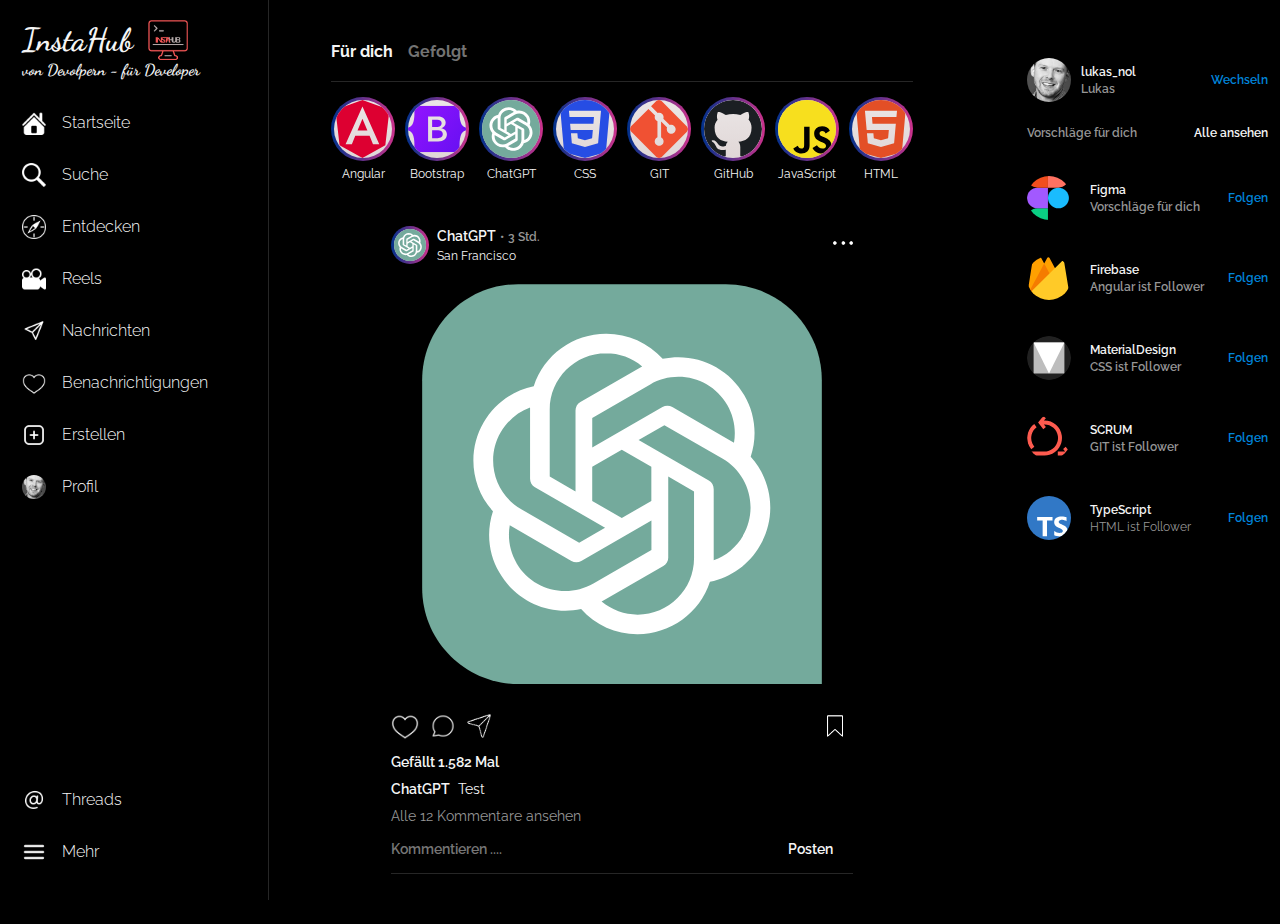
==== commit 699793ab: "json" ====
--- a/index.html
+++ b/index.html
@@ -212,7 +212,8 @@
                 <img
                   src="./img/profiles/ChatGPT.svg"
                   alt="ChatGPT"
-                  class="profile-img module-border-wrap-32"
+                  class="profile-img module-border-wrap-32 pointer"
+                  onclick="noFunction()"
                 />
                 <div class="card-head-text">
                   <div>
@@ -277,11 +278,11 @@
                   class="card-icon-bottom-36"
                 />
               </div>
-              <div class="padding-tb-8">
+              <div class="padding-tb-8 pointer">
                 <span class="text-white-14-bold">Gefällt 1.582 Mal</span>
               </div>
               <div class="card-comment">
-                <span class="text-white-14-bold margin-r-4">ChatGPT</span>
+                <span class="text-white-14-bold margin-r-4 pointer">ChatGPT</span>
                 <span class="text-white-14">Test</span>
               </div>
               <div class="card-comments padding-tb-8">
@@ -296,88 +297,6 @@
 
           <!-- END TESTCARD -->
 
-          <div class="card">
-            <div class="card-head">
-              <img
-                src="./img/profiles/ChatGPT.svg"
-                alt="ChatGPT"
-                class="profile-img module-border-wrap-32"
-              />
-              <div class="card-head-text">
-                <div>
-                  <a href="#" onclick="noFunction()" class="text-white-14-bold"
-                    >ChatGPT</a
-                  >
-                  <span class="text-grey-12-bold">•</span>
-                  <span class="text-grey-12-bold">3 Std.</span>
-                </div>
-                <div>
-                  <a href="#" onclick="noFunction()" class="text-white-12"
-                    >San Francisco</a
-                  >
-                </div>
-              </div>
-              <a href="#" onclick="noFunction()"
-                ><img
-                  src="./img/icons/dots-horizontal.png"
-                  alt="dots-horizontal"
-                  class="card-icon"
-                />
-              </a>
-            </div>
-
-            <img src="./img/profiles/ChatGPT.svg" alt="img" class="card-img" />
-
-            <div class="icons-card-bottom">
-              <div class="card-icon-bottom-left">
-                <img
-                  src="./img/icons/Heart.png"
-                  alt="heart"
-                  class="card-icon-bottom"
-                />
-                <img
-                  src="./img/icons/heart-red.png"
-                  alt="heart"
-                  class="card-icon-bottom d-none"
-                />
-                <img
-                  src="./img/icons/comment.png"
-                  alt="comment"
-                  class="card-icon-bottom"
-                  onclick="noFunction()"
-                />
-                <img
-                  src="./img/icons/messages.png"
-                  alt="share"
-                  class="card-icon-bottom-24"
-                  onclick="noFunction()"
-                />
-              </div>
-              <img
-                src="./img/icons/save.png"
-                alt="save"
-                class="card-icon-bottom-36"
-              />
-            </div>
-            <div class="padding-tb-8">
-              <span class="text-white-14-bold">Gefällt 1.582 Mal</span>
-            </div>
-            <div class="card-comment">
-              <span class="text-white-14-bold margin-r-4">ChatGPT</span>
-              <span class="text-white-14">Test</span>
-            </div>
-            <div class="card-comments padding-tb-8">
-              <span class="text-grey-14" onclick="noFunction()">Alle 12 Kommentare ansehen</span>
-            </div>
-            <div class="comment-input-container padding-b-8">
-              <input
-                type="text"
-                placeholder="Kommentieren ...."
-              />
-              <button>Posten</button>
-            </div>
-          </div>
-          <!-- END CARD -->
         </div>
 
         <div class="content-right">
--- a/style/style.css
+++ b/style/style.css
@@ -369,8 +369,11 @@
   font-size: 14px;
   font-weight: 600;
   width: 80%;
-  color: #737373;
-  padding-left: 5px;
+  color: #f5f5f5;
+}
+
+.input-comment:focus {
+  outline: none;
 }
 
 .button-comment {
@@ -381,6 +384,7 @@
   font-family: "Raleway";
   font-weight: 600;
   padding-right: 20px;
+  cursor: pointer;
 }
 
 .comment-input-container {
@@ -389,10 +393,14 @@
 }
 
 .placeholder-cont {
-  height: 30px;
+  height: 50px;
   background-color: black;
 }
 
 .card-comments {
   cursor: pointer;
 }
+
+.pointer{
+  cursor: pointer;
+}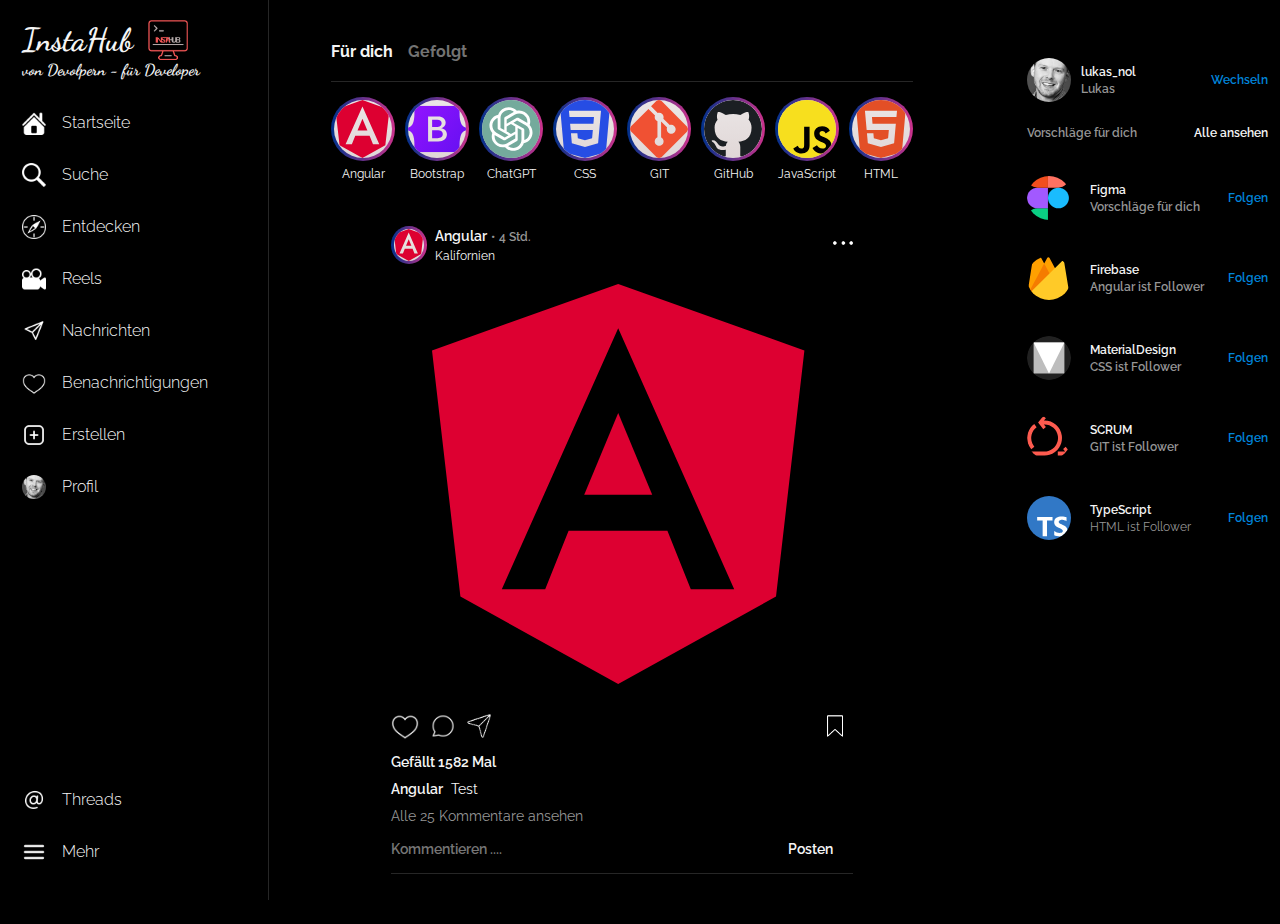
==== commit 6582296a: "js begin" ====
--- a/index.html
+++ b/index.html
@@ -9,7 +9,7 @@
     <script src="./script/script.js"></script>
     <title>InstaHub</title>
   </head>
-  <body>
+  <body onload="render()">
     <main class="main-container">
       <section class="sidebar-left">
         <div class="box-top">
@@ -204,102 +204,16 @@
             </a>
           </div>
 
-          <div class="card-container">
+          <div class="card-container" id="card-container">
             <!-- START TESTCARD -->
 
-            <div class="card">
-              <div class="card-head">
-                <img
-                  src="./img/profiles/ChatGPT.svg"
-                  alt="ChatGPT"
-                  class="profile-img module-border-wrap-32 pointer"
-                  onclick="noFunction()"
-                />
-                <div class="card-head-text">
-                  <div>
-                    <a
-                      href="#"
-                      onclick="noFunction()"
-                      class="text-white-14-bold"
-                      >ChatGPT</a
-                    >
-                    <span class="text-grey-12-bold">•</span>
-                    <span class="text-grey-12-bold">3 Std.</span>
-                  </div>
-                  <div>
-                    <a href="#" onclick="noFunction()" class="text-white-12"
-                      >San Francisco</a
-                    >
-                  </div>
-                </div>
-                <a href="#" onclick="noFunction()"
-                  ><img
-                    src="./img/icons/dots-horizontal.png"
-                    alt="dots-horizontal"
-                    class="card-icon"
-                  />
-                </a>
-              </div>
-
-              <img
-                src="./img/profiles/ChatGPT.svg"
-                alt="img"
-                class="card-img"
-              />
-
-              <div class="icons-card-bottom">
-                <div class="card-icon-bottom-left">
-                  <img
-                    src="./img/icons/Heart.png"
-                    alt="heart"
-                    class="card-icon-bottom"
-                  />
-                  <img
-                    src="./img/icons/heart-red.png"
-                    alt="heart"
-                    class="card-icon-bottom d-none"
-                  />
-                  <img
-                    src="./img/icons/comment.png"
-                    alt="comment"
-                    class="card-icon-bottom"
-                    onclick="noFunction()"
-                  />
-                  <img
-                    src="./img/icons/messages.png"
-                    alt="share"
-                    class="card-icon-bottom-24"
-                    onclick="noFunction()"
-                  />
-                </div>
-                <img
-                  src="./img/icons/save.png"
-                  alt="save"
-                  class="card-icon-bottom-36"
-                />
-              </div>
-              <div class="padding-tb-8 pointer">
-                <span class="text-white-14-bold">Gefällt 1.582 Mal</span>
-              </div>
-              <div class="card-comment">
-                <span class="text-white-14-bold margin-r-4 pointer">ChatGPT</span>
-                <span class="text-white-14">Test</span>
-              </div>
-              <div class="card-comments padding-tb-8">
-                <span class="text-grey-14" onclick="noFunction()">Alle 12 Kommentare ansehen</span>
-              </div>
-              <div class="comment-input-container padding-b-8">
-                <input type="text" placeholder="Kommentieren ...." class="input-comment" />
-                <button class="button-comment padding-tb-8">Posten</button>
-              </div>
-            </div>
-          </div>
-
           <!-- END TESTCARD -->
 
         </div>
 
-        <div class="content-right">
+
+        </div>
+                <div class="content-right">
           <div class="content-right-head-container">
             <img
               src="./img/Profil.jpg"
@@ -405,7 +319,6 @@
               >Folgen</a
             >
           </div>
-        </div>
       </section>
     </main>
     <div class="placeholder-cont"></div>
